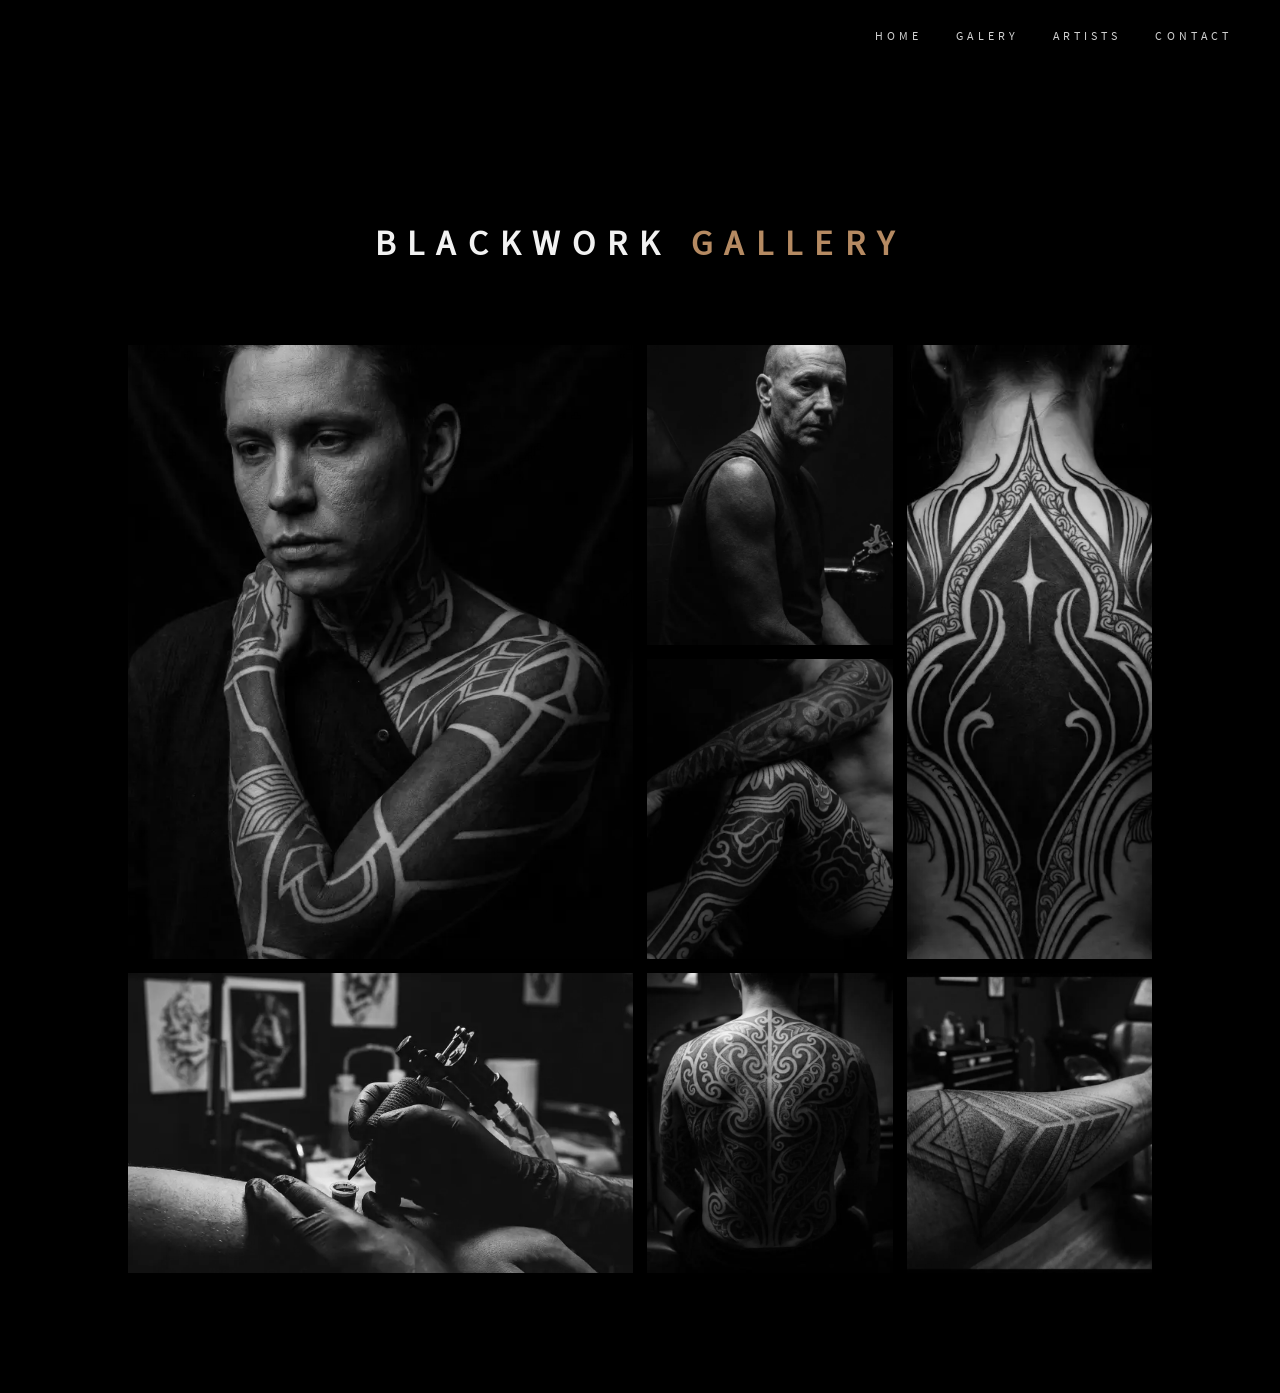
==== galery.html @ f7aa7cd7 "test" ====
<!DOCTYPE html>
<html lang="fr">

<head>

    <meta charset="UTF-8">
    <meta name="viewport" content="width=device-width, initial-scale=1.0">

    <title>Blackcraft Tattoo | Gallery</title>

    <link rel="stylesheet" href="Style.css">

</head>


<body>


    <!-- HEADER -->

    <header class="site-header">

        <nav class="main-nav">

            <a href="index.html">HOME</a>
            <a href="galery.html">GALERY</a>
            <a href="index.html#artists">ARTISTS</a>
            <a href="index.html#contact">CONTACT</a>

        </nav>

    </header>



    <main>



        <section class="gallery-page">

            <h1 class="gallery-title">

                BLACKWORK <span>GALLERY</span>

            </h1>



            <div class="gallery-grid">



                <!-- IMAGE 1 -->

                <div class="gallery-item img-large">

                    <a href="#img1">

                        <img src="images/1galery.webp">

                        <div class="gallery-hover">

                            <h3>BLACK ARM</h3>
                            <p>Sleeve tattoo – blackwork composition</p>

                        </div>

                    </a>

                </div>



                <!-- IMAGE 2 -->

                <div class="gallery-item">

                    <a href="#img2">

                        <img src="images/2galery.webp">

                        <div class="gallery-hover">

                            <h3>BLACKOUT</h3>
                            <p>Solid fill black tattoo</p>

                        </div>

                    </a>

                </div>



                <!-- IMAGE 3 -->

                <div class="gallery-item img-vertical">

                    <a href="#img3">

                        <img src="images/3galery.webp">

                        <div class="gallery-hover">

                            <h3>BACK PIECE</h3>
                            <p>Ornamental black tattoo</p>

                        </div>

                    </a>

                </div>



                <!-- IMAGE 4 -->

                <div class="gallery-item">

                    <a href="#img4">

                        <img src="images/4galery.webp">

                        <div class="gallery-hover">

                            <h3>GEOMETRIC</h3>
                            <p>Graphic blackwork design</p>

                        </div>

                    </a>

                </div>



                <!-- IMAGE 5 -->

                <div class="gallery-item img-horizontal">

                    <a href="#img5">

                        <img src="images/5galery.webp">

                        <div class="gallery-hover">

                            <h3>INK SESSION</h3>
                            <p>Tattoo process inside the studio</p>

                        </div>

                    </a>

                </div>



                <!-- IMAGE 6 -->

                <div class="gallery-item">

                    <a href="#img6">

                        <img src="images/6galery.webp">

                        <div class="gallery-hover">

                            <h3>FULL BACK</h3>
                            <p>Dark ornamental composition</p>

                        </div>

                    </a>

                </div>



                <!-- IMAGE 7 -->

                <div class="gallery-item">

                    <a href="#img7">

                        <img src="images/7galery.webp">

                        <div class="gallery-hover">

                            <h3>GRAPHIC</h3>
                            <p>Modern black tattoo design</p>

                        </div>

                    </a>

                </div>



            </div>

        </section>



        <!-- LIGHTBOX -->

        <div id="img1" class="lightbox">
            <a href="#" class="lightbox-close">×</a>
            <img src="images/1galery.webp">
            <p>Sleeve tattoo – blackwork composition</p>
        </div>

        <div id="img2" class="lightbox">
            <a href="#" class="lightbox-close">×</a>
            <img src="images/2galery.webp">
            <p>Solid fill black tattoo</p>
        </div>

        <div id="img3" class="lightbox">
            <a href="#" class="lightbox-close">×</a>
            <img src="images/3galery.webp">
            <p>Ornamental black tattoo</p>
        </div>

        <div id="img4" class="lightbox">
            <a href="#" class="lightbox-close">×</a>
            <img src="images/4galery.webp">
            <p>Graphic blackwork design</p>
        </div>

        <div id="img5" class="lightbox">
            <a href="#" class="lightbox-close">×</a>
            <img src="images/5galery.webp">
            <p>Tattoo process inside the studio</p>
        </div>

        <div id="img6" class="lightbox">
            <a href="#" class="lightbox-close">×</a>
            <img src="images/6galery.webp">
            <p>Dark ornamental composition</p>
        </div>

        <div id="img7" class="lightbox">
            <a href="#" class="lightbox-close">×</a>
            <img src="images/7galery.webp">
            <p>Modern black tattoo design</p>
        </div>



    </main>


</body>

</html>
---- Style.css ----
/* =================================================
   FONTS
   ================================================= */

@font-face {
    font-family: "SourceSansPro";
    src: url("Font/source-sans-pro.regular.ttf") format("truetype");
    font-weight: 400;
}

@font-face {
    font-family: "SourceSansPro";
    src: url("Font/source-sans-pro.extralight.ttf") format("truetype");
    font-weight: 200;
}



/* =================================================
   RESET GLOBAL
   ================================================= */

* {
    margin: 0;
    padding: 0;
    box-sizing: border-box;
}

html {
    scroll-behavior: smooth;
}

body {

    background: #000;
    color: #f2f2f2;

    font-family: "SourceSansPro", Arial, sans-serif;

    overflow-x: hidden;

}


/* images */

img {
    display: block;
    max-width: 100%;
}

a {
    text-decoration: none;
    color: inherit;
}


/* =================================================
   VARIABLES COULEUR
   ================================================= */

:root {

    --black: #000;
    --white: #f4f1eb;

    --soft-white: rgba(244, 241, 235, 0.78);

    --line: rgba(244, 241, 235, 0.55);

    --gold: #b58a62;

}


/* =================================================
   ANIMATION APPARITION
   ================================================= */

/* classe utilisée dans le HTML */
.fade-up {

    opacity: 0;

    transform: translateY(40px);

    animation: fadeUp 1s ease forwards;

}

/* animation */

@keyframes fadeUp {

    from {
        opacity: 0;
        transform: translateY(40px);
    }

    to {
        opacity: 1;
        transform: translateY(0);
    }

}


/* délais */

.fade-delay-1 {
    animation-delay: 0.2s;
}

.fade-delay-2 {
    animation-delay: 0.4s;
}

.fade-delay-3 {
    animation-delay: 0.6s;
}

.fade-delay-4 {
    animation-delay: 0.8s;
}



/* =================================================
   HEADER
   ================================================= */

.site-header {

    position: absolute;

    top: 0;
    left: 0;

    width: 100%;

    padding: 28px 48px;

    z-index: 30;

}


/* navigation */

.main-nav {

    display: flex;

    justify-content: flex-end;

    gap: 34px;

    letter-spacing: 0.34em;

    font-size: 0.75rem;

    text-transform: uppercase;

}


/* liens */

.main-nav a {

    color: rgba(255, 255, 255, 0.82);

    position: relative;

    transition: 0.3s;

}


/* ligne hover */

.main-nav a::after {

    content: "";

    position: absolute;

    left: 0;
    bottom: -6px;

    width: 0%;
    height: 1px;

    background: var(--gold);

    transition: 0.3s;

}

.main-nav a:hover::after {

    width: 100%;

}

.main-nav a:hover {

    color: var(--gold);

}



/* =================================================
   HERO
   ================================================= */

.hero {

    position: relative;
    width: 100%;

    height: 170vh;

    background-image: url("images/hero.webp");
    background-size: cover;
    background-position: center 20%;


    border: 1px solid rgba(255, 255, 255, 0.12);

    overflow: hidden;

}

/* conteneur image */
.hero-media {
    position: relative;
    width: 100%;
}

/* image hero */
.hero-media img {
    width: 100%;
    height: auto;
    display: block;



}

.hero-media img {

    width: 100%;
    height: auto;
    display: block;

    transform: scale(1.15);

}

/* animation douce */



/* overlay contenant les textes */
.hero-overlay {
    position: absolute;
    inset: 0;
    z-index: 10;
}

/* titre vertical */
.hero-vertical-brand {
    position: absolute;
    left: 80px;
    top: 110px;
    writing-mode: vertical-rl;
    text-orientation: upright;
    letter-spacing: 0.4em;
    font-size: 2.5rem;
    color: rgba(255, 255, 255, 0.18);
}

/* sous titre central */

.hero-center-subtitle {

    position: absolute;

    top: 45%;
    left: 0;
    width: 100%;

    transform: translateY(-50%);

    font-size: 1.2rem;

    letter-spacing: 0.42em;

    color: rgba(255, 255, 255, 0.7);

    text-transform: uppercase;

    text-align: center;

}

/* intro */
.hero-intro {
    position: absolute;
    left: 19%;
    bottom: 20%;
    width: 52%;
}

/* titre */
.hero-intro h1 {
    font-size: 2rem;
    letter-spacing: 0.22em;
    font-weight: 200;
    margin-bottom: 8px;
    text-transform: uppercase;
}

.hero-intro .accent {
    color: var(--gold);
}

/* ligne décorative */
.hero-line {
    width: 100%;
    height: 1px;
    background: var(--line);
    margin-bottom: 28px;
}

/* texte */
.hero-intro p {
    max-width: 760px;
    font-size: 1rem;
    line-height: 1.9;
    color: var(--soft-white);
    margin-bottom: 18px;
}

/* bouton */
.hero-btn {
    display: inline-block;
    margin-top: 14px;
    border: 1px solid rgba(255, 255, 255, 0.2);
    padding: 14px 28px;
    font-size: 0.85rem;
    letter-spacing: 0.2em;
    transition: 0.3s;
}

.hero-btn:hover {
    border-color: var(--gold);
    color: var(--gold);
    transform: translateY(-3px);
}



/* =================================================
   GALERIE
   ================================================= */

.recent-work {

    width: 100%;

    background: #000;

}

.gallery-grid {

    display: grid;

    grid-template-columns: repeat(4, 1fr);

    grid-auto-rows: 300px;

}


/* images */

.gallery-grid img {

    width: 100%;
    height: 100%;

    object-fit: cover;

    filter: grayscale(100%);

    transition: 0.6s ease;

}


/* hover */

.gallery-grid img:hover {

    filter: grayscale(0);

    transform: scale(1.07);

}


/* tailles */

.img-large {
    grid-column: span 2;
    grid-row: span 2;
}

.img-vertical {
    grid-row: span 2;
}

.img-horizontal {
    grid-column: span 2;
}



/* =================================================
   ARTISTS
   ================================================= */

.artists-section {

    padding: 120px 0;

    background: #000;

}


/* titre */

.artists-section h2 {

    text-align: center;

    font-size: 1.8rem;

    letter-spacing: 0.34em;

    color: var(--gold);

    margin-bottom: 50px;

}

.artists-section span {
    color: white;
}


/* wrapper */

.artists-wrapper {

    position: relative;

}

.artists-wrapper img {
    width: 100%;
}


/* panels */

.artist-panel {

    position: absolute;

    width: 27%;

    max-width: 380px;

}

.artist-left {
    left: 8%;
    top: 18%;
}

.artist-right {
    right: 8%;
    top: 50%;
    text-align: right;
}


/* nom */

.artist-panel h3 {

    font-size: 1.4rem;

    letter-spacing: 0.2em;

    margin-bottom: 10px;

}


/* ligne */

.artist-line {

    width: 70%;
    height: 1px;

    background: var(--line);

    margin-bottom: 30px;

}

.artist-right .artist-line {
    margin-left: auto;
}


/* texte */

.artist-panel p {

    font-size: 1rem;

    line-height: 1.8;

    color: var(--soft-white);

    margin-bottom: 30px;

}


/* bouton */

.artist-panel a {

    display: inline-block;

    border: 1px solid rgba(255, 255, 255, 0.25);

    padding: 12px 26px;

    transition: 0.3s;

}

.artist-panel a:hover {

    border-color: var(--gold);

    color: var(--gold);

}



/* =================================================
   SEPARATION
   ================================================= */

.statement {

    padding: 160px 0;

    text-align: center;

}

.statement h2 {

    font-size: 2.6rem;

    letter-spacing: 0.28em;

    margin-bottom: 40px;

}

.statement span {
    color: var(--gold);
}

.statement-line {

    width: 120px;
    height: 1px;

    background: var(--line);

    margin: 0 auto 40px;

}



/* =================================================
   STUDIO
   ================================================= */

.studio {

    position: relative;

    height: 80vh;

    overflow: hidden;

}


/* image */

.studio img {

    position: absolute;
    inset: 0;

    width: 100%;
    height: 100%;

    object-fit: cover;

    transition: transform 2s ease;

}

.studio:hover img {

    transform: scale(1.05);

}


/* panneau texte */

.studio-content {

    position: absolute;

    left: 10%;
    top: 50%;

    transform: translateY(-50%);

    width: 520px;

    padding: 60px;

    /* panneau sombre */

    background: rgba(0, 0, 0, 0.45);

    backdrop-filter: blur(5px);

    border-left: 2px solid var(--gold);

    padding-left: 40px;

    z-index: 3;

}


/* ligne */

.studio-line {

    width: 100%;
    height: 1px;

    background: var(--line);

    margin: 20px 0 24px;

}


/* texte */

.studio-content p {

    font-size: 1rem;

    line-height: 1.8;

    color: var(--soft-white);

    margin-bottom: 20px;

}


/* bouton */

.studio-btn {

    display: inline-block;

    margin-top: 20px;

    padding: 12px 28px;

    border: 1px solid rgba(255, 255, 255, 0.25);

    transition: 0.3s;

}

.studio-btn:hover {

    border-color: var(--gold);

    color: var(--gold);

    transform: translateY(-2px);

}



/* =================================================
   RESEAUX
   ================================================= */

.social {

    padding: 120px 0;

    text-align: center;

}

.social h2 {

    letter-spacing: 0.35em;

    color: var(--gold);

    margin-bottom: 60px;

}

.social span {
    color: white;
}


/* grille */

.social-grid {

    display: grid;

    grid-template-columns: repeat(4, 1fr);

    grid-auto-rows: 160px;

    gap: 10px;

    max-width: 900px;

    margin: 0 auto 60px;

}


.social-grid img {

    height: 160px;

    object-fit: cover;

    filter: grayscale(100%);

    transition: 0.4s;

}

.social-grid img:hover {

    filter: grayscale(0);

    transform: scale(1.06);

}


/* icones */

.social-icons {

    display: flex;

    gap: 22px;

    justify-content: center;

    margin-bottom: 25px;

}

.social-icons a {

    width: 42px;
    height: 42px;

    display: flex;
    align-items: center;
    justify-content: center;

    border: 1px solid rgba(255, 255, 255, 0.2);

    border-radius: 50%;

    font-size: 18px;

    transition: 0.3s;

}

.social-icons a:hover {

    color: var(--gold);

    border-color: var(--gold);

    transform: translateY(-4px) scale(1.1);

}


/* bouton */

.social-btn {

    display: inline-block;

    padding: 12px 30px;

    border: 1px solid rgba(255, 255, 255, 0.2);

    letter-spacing: 0.2em;

    transition: 0.3s;

}

.social-btn:hover {

    border-color: var(--gold);

    color: var(--gold);

}



/* =================================================
   CONTACT
   ================================================= */

.contact {

    padding: 140px 10%;

}


/* grille */

.contact-container {

    display: grid;

    grid-template-columns: 1fr 1fr;

    gap: 80px;

    align-items: center;

}


/* ligne verticale */

.contact-form-block {

    position: relative;

    padding-left: 40px;

}

.contact-form-block::before {

    content: "";

    position: absolute;

    left: 0;
    top: 0;

    width: 2px;
    height: 100%;

    background: var(--gold);

    opacity: 0.6;

}


/* titre */

.contact-form-block h2 {

    letter-spacing: 0.45em;

    color: var(--gold);

    margin-bottom: 50px;

}


/* formulaire */

.contact-form {

    display: flex;

    flex-direction: column;

    gap: 20px;

}


/* champs */

.contact-form input,
.contact-form textarea {

    background: rgba(255, 255, 255, 0.03);

    border: 1px solid rgba(255, 255, 255, 0.15);

    padding: 16px;

    color: white;

    transition: 0.3s;

}

.contact-form input:focus,
.contact-form textarea:focus {

    outline: none;

    border-color: var(--gold);

    background: rgba(255, 255, 255, 0.05);

}


/* bouton */

.contact-form button {

    margin-top: 10px;

    border: 1px solid var(--gold);

    background: transparent;

    color: white;

    padding: 16px;

    letter-spacing: 0.25em;

    cursor: pointer;

    transition: 0.3s;

}

.contact-form button:hover {

    background: var(--gold);

    color: black;

}


/* image */

.contact-image img {

    width: 100%;

    height: 540px;

    object-fit: cover;

    box-shadow: 0 20px 60px rgba(0, 0, 0, 0.6);

}

/* =================================
   SCROLL INDICATOR
================================= */

.scroll-indicator {

    position: absolute;

    left: 50%;
    top: 60%;

    transform: translateX(-50%);

    width: 30px;
    height: 30px;

    z-index: 20;

}

/* flèche */

/* =========================
   SCROLL INDICATOR
========================= */

.scroll-indicator {

    position: absolute;
    left: 50%;
    top: 48%;

    transform: translateX(-50%);

    width: 30px;
    height: 30px;

    z-index: 20;

}

/* flèche */

.scroll-indicator span {

    display: block;

    width: 12px;
    height: 12px;

    border-right: 2px solid white;
    border-bottom: 2px solid white;

    transform: rotate(45deg);

    margin: auto;

    animation: scrollArrow 1.2s ease-in-out infinite;

}


/* animation */

@keyframes scrollArrow {

    0% {
        transform: translateY(0) rotate(45deg);
    }

    50% {
        transform: translateY(10px) rotate(45deg);
    }

    100% {
        transform: translateY(0) rotate(45deg);
    }

}








/* ==================================================================================================
   PAGE GALERY
========================= */

.gallery-page{

padding-top:220px;
padding-bottom:120px;
padding-left:10%;
padding-right:10%;

background:#000;

}
//* =================================================
   PAGE GALERY
   ================================================= */

/* conteneur principal de la page */

.gallery-page{

    padding-top:220px;   /* espace noir sous le menu */
    padding-bottom:120px;

    padding-left:10%;
    padding-right:10%;

    background:#000;

}


/* =================================================
   TITRE PAGE
   ================================================= */

.gallery-title{

    font-size:2.2rem;

    letter-spacing:0.35em;

    margin-bottom:80px;

    text-align:center;

}

/* mot doré */

.gallery-title span{

    color:var(--gold);

}



/* =================================================
   GRID GALERIE
   ================================================= */

.gallery-grid{

    display:grid;

    grid-template-columns:repeat(4,1fr);

    grid-auto-rows:300px;

    gap:14px;

}



/* =================================================
   TAILLES ASYMETRIQUES
   ================================================= */

/* grande image */

.img-large{

    grid-column:span 2;
    grid-row:span 2;

}

/* image verticale */

.img-vertical{

    grid-row:span 2;

}

/* image horizontale */

.img-horizontal{

    grid-column:span 2;

}



/* =================================================
   TEXTE IMAGE
   ================================================= */

.gallery-item{

    position:relative; /* permet de placer le texte dessus */

    overflow:hidden;

}



/* =================================================
   IMAGE
   ================================================= */

.gallery-item img{

    width:100%;
    height:100%;

    object-fit:cover;

    filter:grayscale(100%);

    transition:0.6s;

}



/* =================================================
   SURVOL IMAGE
   ================================================= */

.gallery-item:hover img{

    transform:scale(1.08);

    filter:grayscale(0);

}



/* =================================================
   SURVOL TEXTE
   ================================================= */

.gallery-hover{

    position:absolute;

    top:0;
    left:0;

    width:100%;
    height:100%;

    background:rgba(0,0,0,0.65);

    display:flex;

    flex-direction:column;

    justify-content:center;
    align-items:center;

    text-align:center;

    opacity:0;

    transition:0.4s;

    padding:20px;

}



/* apparition du texte */

.gallery-item:hover .gallery-hover{

    opacity:1;

}



/* =================================================
   TEXTE SUR IMAGE
   ================================================= */

.gallery-hover h3{

    letter-spacing:0.2em;

    margin-bottom:8px;

    color:var(--gold);

}

.gallery-hover p{

    font-size:0.9rem;

    color:rgba(255,255,255,0.85);

}



/* =================================================
LIGHTBOX
================================================= */

.lightbox{

position:fixed;
top:0;
left:0;

width:100%;
height:100%;

background:rgba(0,0,0,0.95);

display:flex;
flex-direction:column;

justify-content:center;
align-items:center;

opacity:0;

pointer-events:none;

transition:0.3s;

z-index:999;

}

.lightbox img{

max-width:85%;
max-height:75vh;

margin-bottom:20px;

}

.lightbox p{

color:white;

}

.lightbox-close{

position:absolute;

top:40px;
right:60px;

font-size:3rem;

color:white;

text-decoration:none;

}

.lightbox:target{

opacity:1;

pointer-events:auto;

}
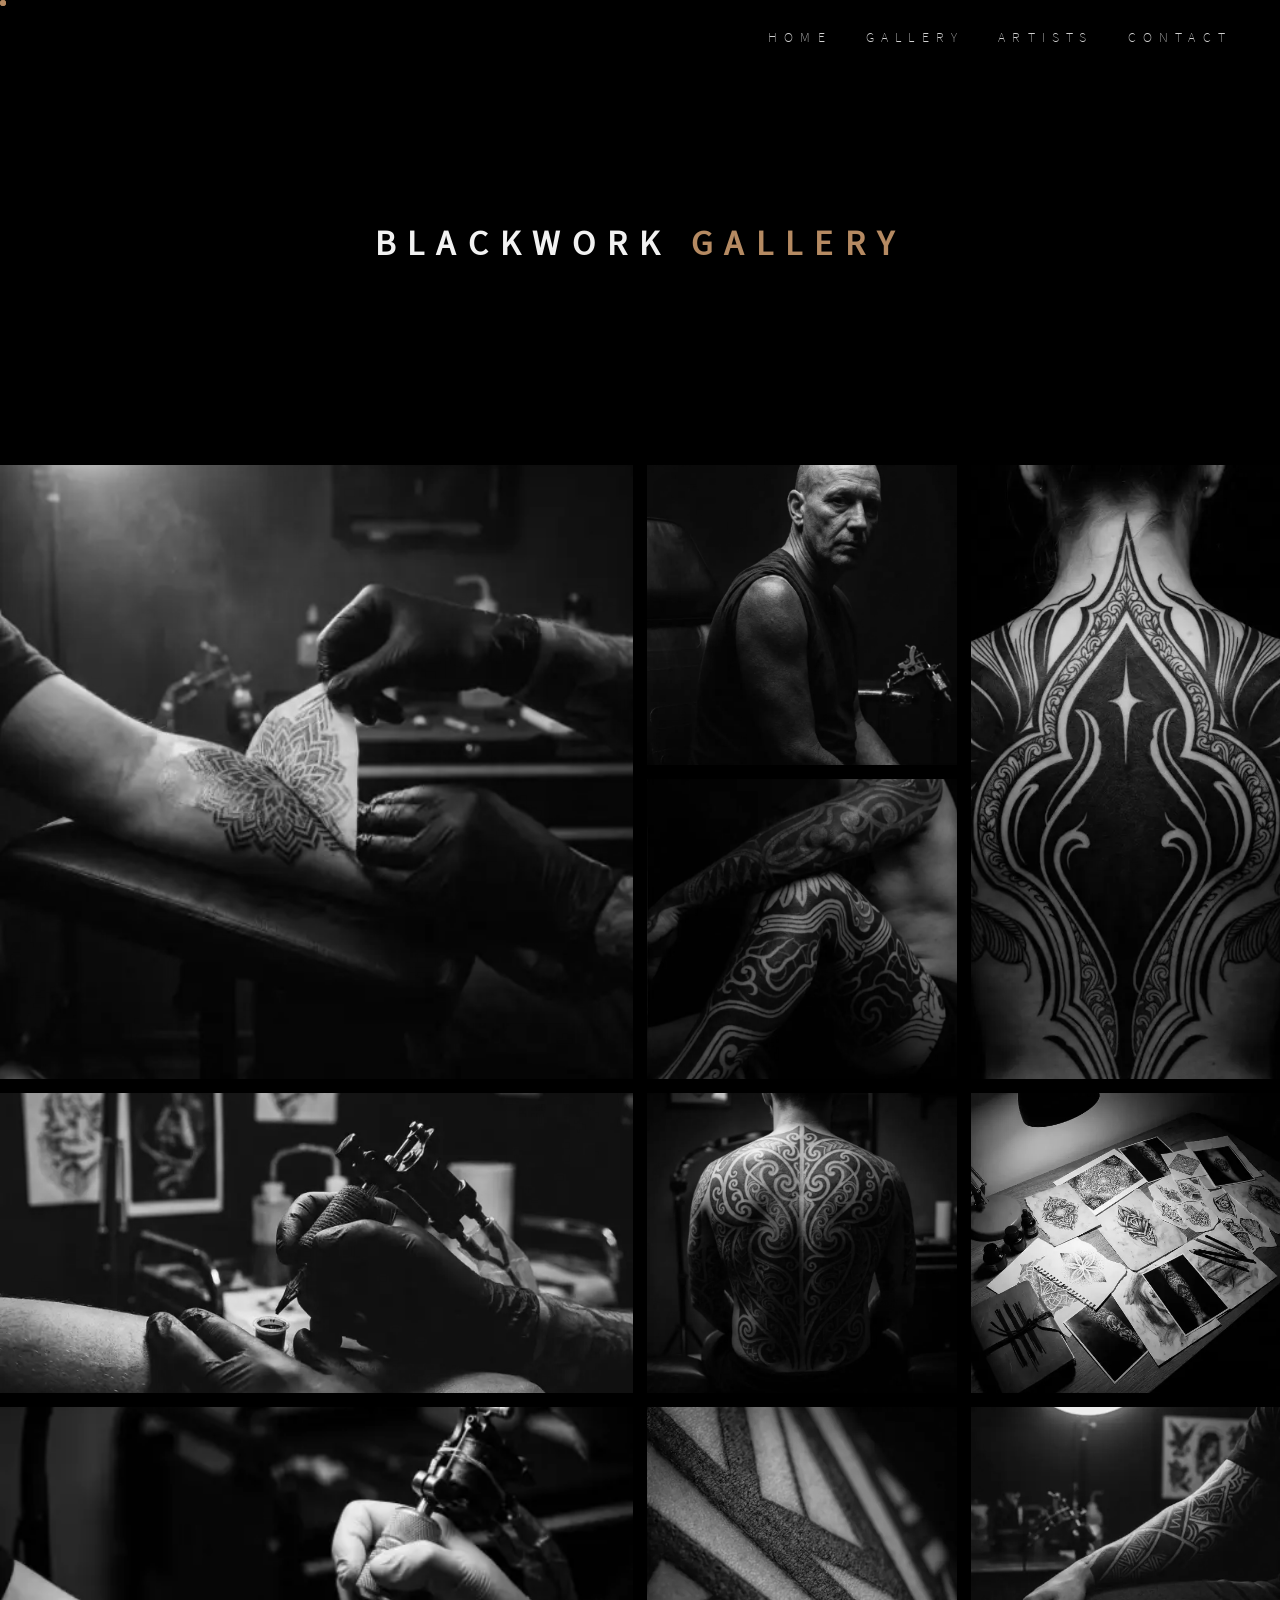
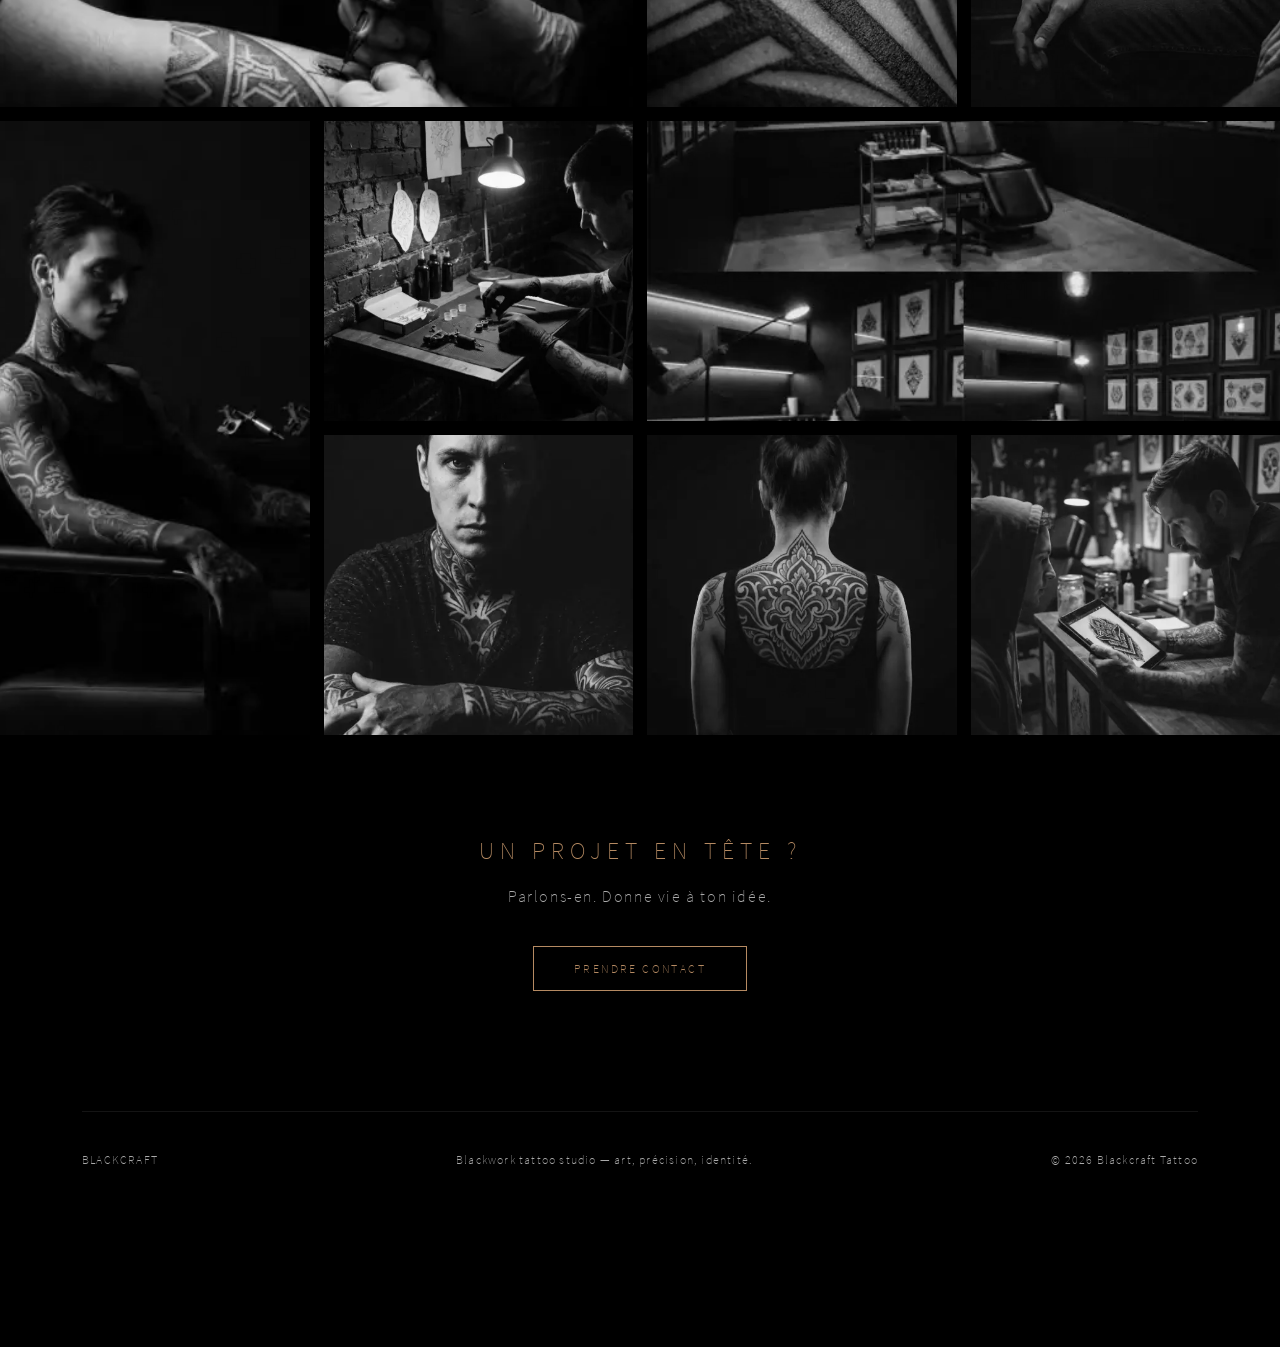
==== commit d019e3c2: "test" ====
--- a/galery.html
+++ b/galery.html
@@ -3,197 +3,225 @@
 
 <head>
 
+    <!-- =========================
+    META
+    ========================= -->
     <meta charset="UTF-8">
     <meta name="viewport" content="width=device-width, initial-scale=1.0">
 
     <title>Blackcraft Tattoo | Gallery</title>
 
+    <!-- CSS -->
     <link rel="stylesheet" href="Style.css">
 
 </head>
 
-
 <body>
-
-
-    <!-- HEADER -->
-
+<div class="page-transition"></div>
+    
+    <!-- =================================================
+    HEADER
+    ================================================= -->
     <header class="site-header">
-
         <nav class="main-nav">
-
             <a href="index.html">HOME</a>
-            <a href="galery.html">GALERY</a>
+            <a href="galery.html">GALLERY</a>
             <a href="index.html#artists">ARTISTS</a>
             <a href="index.html#contact">CONTACT</a>
-
         </nav>
-
     </header>
 
-
-
     <main>
 
-
-
+        <!-- =================================================
+        GALERIE
+        ================================================= -->
         <section class="gallery-page">
 
             <h1 class="gallery-title">
-
                 BLACKWORK <span>GALLERY</span>
-
             </h1>
 
 
-
+            <!-- GRILLE -->
             <div class="gallery-grid">
 
-
-
-                <!-- IMAGE 1 -->
-
+                <!-- ===== IMAGES ===== -->
+
+                <!-- 1 -->
                 <div class="gallery-item img-large">
-
                     <a href="#img1">
-
-                        <img src="images/1galery.webp">
-
-                        <div class="gallery-hover">
-
+                        <img src="images/10galery.webp">
+                        <div class="gallery-hover">
                             <h3>BLACK ARM</h3>
-                            <p>Sleeve tattoo – blackwork composition</p>
-
-                        </div>
-
-                    </a>
-
-                </div>
-
-
-
-                <!-- IMAGE 2 -->
-
-                <div class="gallery-item">
-
+                            <p>Sleeve blackwork</p>
+                        </div>
+                    </a>
+                </div>
+
+                <!-- 2 -->
+                <div class="gallery-item">
                     <a href="#img2">
-
                         <img src="images/2galery.webp">
-
-                        <div class="gallery-hover">
-
+                        <div class="gallery-hover">
                             <h3>BLACKOUT</h3>
-                            <p>Solid fill black tattoo</p>
-
-                        </div>
-
-                    </a>
-
-                </div>
-
-
-
-                <!-- IMAGE 3 -->
-
+                            <p>Solid fill</p>
+                        </div>
+                    </a>
+                </div>
+
+                <!-- 3 -->
                 <div class="gallery-item img-vertical">
-
                     <a href="#img3">
-
                         <img src="images/3galery.webp">
-
-                        <div class="gallery-hover">
-
+                        <div class="gallery-hover">
                             <h3>BACK PIECE</h3>
-                            <p>Ornamental black tattoo</p>
-
-                        </div>
-
-                    </a>
-
-                </div>
-
-
-
-                <!-- IMAGE 4 -->
-
-                <div class="gallery-item">
-
+                            <p>Ornamental</p>
+                        </div>
+                    </a>
+                </div>
+
+                <!-- 4 -->
+                <div class="gallery-item">
                     <a href="#img4">
-
                         <img src="images/4galery.webp">
-
-                        <div class="gallery-hover">
-
+                        <div class="gallery-hover">
                             <h3>GEOMETRIC</h3>
-                            <p>Graphic blackwork design</p>
-
-                        </div>
-
-                    </a>
-
-                </div>
-
-
-
-                <!-- IMAGE 5 -->
-
+                            <p>Graphic design</p>
+                        </div>
+                    </a>
+                </div>
+
+                <!-- 5 -->
                 <div class="gallery-item img-horizontal">
-
                     <a href="#img5">
-
                         <img src="images/5galery.webp">
-
-                        <div class="gallery-hover">
-
+                        <div class="gallery-hover">
                             <h3>INK SESSION</h3>
-                            <p>Tattoo process inside the studio</p>
-
-                        </div>
-
-                    </a>
-
-                </div>
-
-
-
-                <!-- IMAGE 6 -->
-
-                <div class="gallery-item">
-
+                            <p>Studio work</p>
+                        </div>
+                    </a>
+                </div>
+
+                <!-- 6 -->
+                <div class="gallery-item">
                     <a href="#img6">
-
                         <img src="images/6galery.webp">
-
-                        <div class="gallery-hover">
-
+                        <div class="gallery-hover">
                             <h3>FULL BACK</h3>
-                            <p>Dark ornamental composition</p>
-
-                        </div>
-
-                    </a>
-
-                </div>
-
-
-
-                <!-- IMAGE 7 -->
-
-                <div class="gallery-item">
-
+                            <p>Dark composition</p>
+                        </div>
+                    </a>
+                </div>
+
+                <!-- 7 -->
+                <div class="gallery-item">
                     <a href="#img7">
-
-                        <img src="images/7galery.webp">
-
-                        <div class="gallery-hover">
-
+                        <img src="images/13galery.webp">
+                        <div class="gallery-hover">
                             <h3>GRAPHIC</h3>
-                            <p>Modern black tattoo design</p>
-
-                        </div>
-
-                    </a>
-
+                            <p>Modern style</p>
+                        </div>
+                    </a>
+                </div>
+
+                <!-- 8 -->
+                <div class="gallery-item img-horizontal">
+                    <a href="#img8">
+                        <img src="images/1reseaux.webp">
+                        <div class="gallery-hover">
+                            <h3>SESSION</h3>
+                            <p>Studio moment</p>
+                        </div>
+                    </a>
+                </div>
+
+                <!-- 9 -->
+                <div class="gallery-item">
+                    <a href="#img9">
+                        <img src="images/2reseaux.webp">
+                        <div class="gallery-hover">
+                            <h3>CONVENTION</h3>
+                            <p>Live tattoo</p>
+                        </div>
+                    </a>
+                </div>
+
+                <!-- 10 -->
+                <div class="gallery-item">
+                    <a href="#img10">
+                        <img src="images/4reseaux.webp">
+                        <div class="gallery-hover">
+                            <h3>DETAIL</h3>
+                            <p>Fine work</p>
+                        </div>
+                    </a>
+                </div>
+
+                <!-- 11 -->
+                <div class="gallery-item img-vertical">
+                    <a href="#img11">
+                        <img src="images/5reseaux.webp">
+                        <div class="gallery-hover">
+                            <h3>LINEWORK</h3>
+                            <p>Precision lines</p>
+                        </div>
+                    </a>
+                </div>
+
+                <!-- 12 -->
+                <div class="gallery-item">
+                    <a href="#img12">
+                        <img src="images/6reseaux.webp">
+                        <div class="gallery-hover">
+                            <h3>INK FLOW</h3>
+                            <p>Composition</p>
+                        </div>
+                    </a>
+                </div>
+
+                <!-- 13 -->
+                <div class="gallery-item img-horizontal">
+                    <a href="#img13">
+                        <img src="images/7reseaux.webp">
+                        <div class="gallery-hover">
+                            <h3>PROCESS</h3>
+                            <p>In progress</p>
+                        </div>
+                    </a>
+                </div>
+
+                <!-- 14 -->
+                <div class="gallery-item">
+                    <a href="#img14">
+                        <img src="images/8galery.webp">
+                        <div class="gallery-hover">
+                            <h3>BLACK ART</h3>
+                            <p>Full black</p>
+                        </div>
+                    </a>
+                </div>
+
+                <!-- 15 -->
+                <div class="gallery-item">
+                    <a href="#img15">
+                        <img src="images/9galery.webp">
+                        <div class="gallery-hover">
+                            <h3>TATTOO</h3>
+                            <p>Creative piece</p>
+                        </div>
+                    </a>
+                </div>
+
+                <!-- 16 -->
+                <div class="gallery-item">
+                    <a href="#img16">
+                        <img src="images/11galery.webp">
+                        <div class="gallery-hover">
+                            <h3>ART</h3>
+                            <p>Dark style</p>
+                        </div>
+                    </a>
                 </div>
 
 
@@ -202,57 +230,119 @@
 
         </section>
 
-
-
-        <!-- LIGHTBOX -->
-
-        <div id="img1" class="lightbox">
-            <a href="#" class="lightbox-close">×</a>
-            <img src="images/1galery.webp">
-            <p>Sleeve tattoo – blackwork composition</p>
-        </div>
-
-        <div id="img2" class="lightbox">
-            <a href="#" class="lightbox-close">×</a>
-            <img src="images/2galery.webp">
-            <p>Solid fill black tattoo</p>
-        </div>
-
-        <div id="img3" class="lightbox">
-            <a href="#" class="lightbox-close">×</a>
-            <img src="images/3galery.webp">
-            <p>Ornamental black tattoo</p>
-        </div>
-
-        <div id="img4" class="lightbox">
-            <a href="#" class="lightbox-close">×</a>
-            <img src="images/4galery.webp">
-            <p>Graphic blackwork design</p>
-        </div>
-
-        <div id="img5" class="lightbox">
-            <a href="#" class="lightbox-close">×</a>
-            <img src="images/5galery.webp">
-            <p>Tattoo process inside the studio</p>
-        </div>
-
-        <div id="img6" class="lightbox">
-            <a href="#" class="lightbox-close">×</a>
-            <img src="images/6galery.webp">
-            <p>Dark ornamental composition</p>
-        </div>
-
-        <div id="img7" class="lightbox">
-            <a href="#" class="lightbox-close">×</a>
-            <img src="images/7galery.webp">
-            <p>Modern black tattoo design</p>
-        </div>
-
-
+        <!-- =================================================
+        LIGHTBOX (17 images)
+        ================================================= -->
+
+        <!-- animation click ; ouverture plein ecran -->
+        <div id="img1" class="lightbox"><a href="#" class="lightbox-close">×</a><img src="images/10galery.webp">
+            <p>Sleeve blackwork</p>
+        </div>
+        <div id="img2" class="lightbox"><a href="#" class="lightbox-close">×</a><img src="images/2galery.webp">
+            <p>Solid fill</p>
+        </div>
+        <div id="img3" class="lightbox"><a href="#" class="lightbox-close">×</a><img src="images/3galery.webp">
+            <p>Ornamental</p>
+        </div>
+        <div id="img4" class="lightbox"><a href="#" class="lightbox-close">×</a><img src="images/4galery.webp">
+            <p>Graphic design</p>
+        </div>
+        <div id="img5" class="lightbox"><a href="#" class="lightbox-close">×</a><img src="images/5galery.webp">
+            <p>Studio work</p>
+        </div>
+        <div id="img6" class="lightbox"><a href="#" class="lightbox-close">×</a><img src="images/6galery.webp">
+            <p>Dark composition</p>
+        </div>
+        <div id="img7" class="lightbox"><a href="#" class="lightbox-close">×</a><img src="images/13galery.webp">
+            <p>Modern style</p>
+        </div>
+        <div id="img8" class="lightbox"><a href="#" class="lightbox-close">×</a><img src="images/1reseaux.webp">
+            <p>Studio moment</p>
+        </div>
+        <div id="img9" class="lightbox"><a href="#" class="lightbox-close">×</a><img src="images/2reseaux.webp">
+            <p>Live tattoo</p>
+        </div>
+        <div id="img10" class="lightbox"><a href="#" class="lightbox-close">×</a><img src="images/4reseaux.webp">
+            <p>Fine work</p>
+        </div>
+        <div id="img11" class="lightbox"><a href="#" class="lightbox-close">×</a><img src="images/5reseaux.webp">
+            <p>Linework</p>
+        </div>
+        <div id="img12" class="lightbox"><a href="#" class="lightbox-close">×</a><img src="images/6reseaux.webp">
+            <p>Composition</p>
+        </div>
+        <div id="img13" class="lightbox"><a href="#" class="lightbox-close">×</a><img src="images/7reseaux.webp">
+            <p>Process</p>
+        </div>
+        <div id="img14" class="lightbox"><a href="#" class="lightbox-close">×</a><img src="images/8galery.webp">
+            <p>Black art</p>
+        </div>
+        <div id="img15" class="lightbox"><a href="#" class="lightbox-close">×</a><img src="images/9galery.webp">
+            <p>Creative piece</p>
+        </div>
+        <div id="img16" class="lightbox"><a href="#" class="lightbox-close">×</a><img src="images/11galery.webp">
+            <p>Dark style</p>
+        </div>
 
     </main>
 
 
+
+
+
+    <!-- =================================================
+BLOC CONTACT
+================================================= -->
+    <section class="cta">
+
+        <div class="cta-content">
+
+            <h2>
+                UN PROJET EN TÊTE ?
+            </h2>
+
+            <p>
+                Parlons-en. Donne vie à ton idée.
+            </p>
+            <!-- Bouton redirige vers MAIL -->
+            <a href="https://mail.google.com/mail/?view=cm&to=tonemail@gmail.com&subject=Projet tattoo&body=Bonjour, j'aimerais discuter d'un projet..."
+                target="_blank" class="cta-btn">
+                PRENDRE CONTACT
+            </a>
+
+        </div>
+
+
+<!-- =================================================
+FOOTER
+================================================= -->
+<footer class="site-footer">
+
+    <div class="footer-line"></div>
+
+    <div class="footer-content">
+
+        <div class="footer-left">
+            <p class="footer-logo">BLACKCRAFT</p>
+        </div>
+
+        <div class="footer-center">
+            <p>Blackwork tattoo studio — art, précision, identité.</p>
+        </div>
+
+        <div class="footer-right">
+            <p>© 2026 Blackcraft Tattoo</p>
+        </div>
+
+    </div>
+
+</footer>
+    </section> <!-- ferme le bloc CTA -->
+
+<div class="cursor-dot"></div>
+
+<script src="main.js"></script>
+<script src="cursor.js"></script>
 </body>
-
-</html>+</html>
+
--- a/Style.css
+++ b/Style.css
@@ -31,18 +31,16 @@
 }
 
 body {
-
     background: #000;
     color: #f2f2f2;
-
     font-family: "SourceSansPro", Arial, sans-serif;
-
     overflow-x: hidden;
-
-}
-
-
-/* images */
+}
+
+
+/* =================================================
+   IMAGES / LIENS
+   ================================================= */
 
 img {
     display: block;
@@ -56,6 +54,77 @@
 
 
 /* =================================================
+   HEADER / NAVIGATION
+   ================================================= */
+
+.site-header {
+    position: fixed;
+    top: 0;
+    left: 0;
+    width: 100%;
+
+    padding: 28px 48px;
+
+    z-index: 9999;
+
+    background: transparent;
+    /* 👈 IMPORTANT */
+}
+
+.main-nav {
+    display: flex;
+    align-items: center;
+    justify-content: center;
+    gap: 55px;
+}
+
+.main-nav a {
+    color: #f2f2f2;
+    font-size: 0.9rem;
+    font-weight: 200;
+    letter-spacing: 0.45rem;
+    text-transform: uppercase;
+    transition: opacity 0.3s ease;
+}
+
+.main-nav a:hover {
+    opacity: 0.65;
+}
+
+main {
+    padding-top: 80px;
+}
+
+main {
+    min-height: 200vh;
+}
+
+.hero {
+    margin-top: -80px;
+}
+
+/* =========================
+   FIX SCROLL (IMPORTANT)
+========================= */
+
+html,
+body {
+    height: auto !important;
+    overflow-y: auto !important;
+    overflow-x: hidden;
+}
+
+/* =================================================
+   MAIN
+   évite que le contenu passe sous le menu fixe
+   ================================================= */
+
+main {
+    padding-top: 80px;
+}
+
+
+/* =================================================
    VARIABLES COULEUR
    ================================================= */
 
@@ -76,16 +145,15 @@
 /* =================================================
    ANIMATION APPARITION
    ================================================= */
-
-/* classe utilisée dans le HTML */
 .fade-up {
-
     opacity: 0;
-
     transform: translateY(40px);
-
-    animation: fadeUp 1s ease forwards;
-
+    transition: 0.8s ease;
+}
+
+.fade-up.visible {
+    opacity: 1;
+    transform: translateY(0);
 }
 
 /* animation */
@@ -123,26 +191,179 @@
     animation-delay: 0.8s;
 }
 
-
-
-/* =================================================
-   HEADER
-   ================================================= */
-
-.site-header {
-
-    position: absolute;
-
-    top: 0;
-    left: 0;
-
-    width: 100%;
-
-    padding: 28px 48px;
-
-    z-index: 30;
-
-}
+/* ========================================
+   CURSOR INK 
+=========================================== */
+/* acher le curseur normal */
+
+body {
+    cursor: none;
+}
+
+/* point principal */
+.cursor-dot {
+    position: fixed;
+    width: 6px;
+    height: 6px;
+    background: #b58a62;
+    border-radius: 50%;
+    pointer-events: none;
+    z-index: 999999; /* 🔥 IMPORTANT */
+}
+
+/* trainée */
+.cursor-trail {
+    position: fixed;
+    width: 6px;
+    height: 6px;
+    background: rgba(181, 138, 98, 0.15);
+    border-radius: 50%;
+    pointer-events: none;
+    z-index: 999998;
+}
+
+.ink {
+    position: fixed;
+    width: 12px;
+    height: 12px;
+    background: rgba(181, 138, 98, 0.5);
+    border-radius: 50%;
+    pointer-events: none;
+    z-index: 999999;
+    transform: translate(-50%, -50%) scale(1);
+    animation: inkSpread 0.6s ease-out forwards;
+}
+
+@keyframes inkSpread {
+    0% {
+        opacity: 0.6;
+        transform: translate(-50%, -50%) scale(1);
+    }
+
+    100% {
+        opacity: 0;
+        transform: translate(-50%, -50%) scale(12);
+    }
+}
+/* =========================
+ISOLATION BOOTSTRAP
+========================= */
+
+.reviews-bootstrap {
+    width: 80%;
+    margin: 0 auto;
+}
+
+/* annule les effets bootstrap UNIQUEMENT ici */
+
+.reviews-bootstrap .row {
+    margin: 0;
+}
+
+.reviews-bootstrap [class*="col-"] {
+    padding: 20px;
+}
+
+
+/* =========================
+AVIS
+========================= */
+
+.reviews {
+    padding: 120px 0;
+    text-align: center;
+}
+
+.review-card {
+    border: 1px solid rgba(255, 255, 255, 0.1);
+    padding: 40px 30px;
+    height: 100%;
+    transition: 0.3s;
+}
+
+.review-card:hover {
+    border-color: var(--gold);
+    transform: translateY(-6px);
+}
+
+.review-card {
+    background: rgba(255, 255, 255, 0.02);
+    backdrop-filter: blur(4px);
+}
+
+.review-card:hover {
+    box-shadow: 0 0 20px rgba(181, 138, 98, 0.2);
+}
+
+/* =========================
+REVIEWS UPGRADE
+========================= */
+
+.review-card {
+    background: rgba(255, 255, 255, 0.02);
+    border: 1px solid rgba(255, 255, 255, 0.08);
+    padding: 40px 30px;
+    height: 100%;
+    position: relative;
+
+    transition: 0.3s;
+}
+
+/* GUILLEMETS */
+
+.quote {
+    font-size: 3rem;
+    color: var(--gold);
+    margin-bottom: 15px;
+}
+
+/* TEXTE */
+
+.review-card p {
+    color: var(--soft-white);
+    line-height: 1.8;
+    margin-bottom: 30px;
+}
+
+/* USER */
+
+.review-user {
+    display: flex;
+    align-items: center;
+    gap: 12px;
+}
+
+/* AVATAR */
+
+.avatar {
+    width: 36px;
+    height: 36px;
+    border-radius: 50%;
+
+    display: flex;
+    align-items: center;
+    justify-content: center;
+
+    border: 1px solid var(--gold);
+    color: var(--gold);
+    font-size: 0.8rem;
+}
+
+/* NOM */
+
+.review-user span {
+    font-size: 0.8rem;
+    letter-spacing: 0.15em;
+}
+
+/* HOVER */
+
+.review-card:hover {
+    border-color: var(--gold);
+    transform: translateY(-6px);
+    box-shadow: 0 0 25px rgba(181, 138, 98, 0.15);
+}
+
 
 
 /* navigation */
@@ -268,6 +489,22 @@
     position: absolute;
     inset: 0;
     z-index: 10;
+}
+
+.btn {
+    display: inline-block;
+    padding: 12px 30px;
+    border: 1px solid #c59d5f;
+    color: white;
+    text-decoration: none;
+    letter-spacing: 0.2em;
+    font-size: 12px;
+    transition: 0.3s;
+}
+
+.btn:hover {
+    background: #c59d5f;
+    color: black;
 }
 
 /* titre vertical */
@@ -288,7 +525,7 @@
 
     position: absolute;
 
-    top: 45%;
+    top: 55%;
     left: 0;
     width: 100%;
 
@@ -314,7 +551,7 @@
     width: 52%;
 }
 
-/* titre */
+/* titre THE ART OF BLACK */
 .hero-intro h1 {
     font-size: 2rem;
     letter-spacing: 0.22em;
@@ -322,6 +559,10 @@
     margin-bottom: 8px;
     text-transform: uppercase;
 }
+.hero-intro {
+    bottom: 10%;
+}
+
 
 .hero-intro .accent {
     color: var(--gold);
@@ -431,6 +672,270 @@
 
 
 /* =================================================
+AVIS
+================================================= */
+
+.reviews {
+    padding: 160px 0;
+    text-align: center;
+}
+
+/* =========================
+TITRE
+========================= */
+
+.reviews h2 {
+    font-size: 2.2rem;
+    letter-spacing: 0.3em;
+    margin-bottom: 100px;
+}
+
+.reviews h2 span {
+    color: var(--gold);
+}
+
+/* =================================================
+SLIDER
+================================================= */
+
+.reviews-slider {
+    overflow: hidden;
+    width: 100%;
+}
+
+/* TRACK (éléments qui défilent) */
+.reviews-track {
+    display: flex;
+    gap: 50px;
+
+    animation: scrollReviews 25s linear infinite;
+}
+
+/* Pause au hover (effet premium) */
+.reviews-track:hover {
+    animation-play-state: paused;
+}
+
+/* =================================================
+CARDS
+================================================= */
+
+.review-card {
+    min-width: 350px;
+
+    background: rgba(255, 255, 255, 0.02);
+    border: 1px solid rgba(255, 255, 255, 0.08);
+
+    padding: 50px 40px;
+    text-align: left;
+
+    transition: 0.3s;
+}
+
+/* Hover */
+.review-card:hover {
+    border-color: var(--gold);
+    transform: translateY(-6px);
+    box-shadow: 0 0 25px rgba(181, 138, 98, 0.15);
+}
+
+/* =========================
+QUOTE ICON
+========================= */
+
+.quote {
+    color: var(--gold);
+    font-size: 2rem;
+    margin-bottom: 20px;
+}
+
+/* =========================
+TEXTE
+========================= */
+
+.review-card p {
+    color: var(--soft-white);
+    line-height: 1.8;
+    margin-bottom: 30px;
+}
+
+/* =================================================
+USER
+================================================= */
+
+.review-user {
+    display: flex;
+    align-items: center;
+    gap: 12px;
+}
+
+/* Avatar */
+.avatar {
+    width: 36px;
+    height: 36px;
+
+    border-radius: 50%;
+    border: 1px solid var(--gold);
+
+    display: flex;
+    align-items: center;
+    justify-content: center;
+
+    color: var(--gold);
+    font-size: 0.8rem;
+}
+
+/* Nom */
+.review-user span {
+    font-size: 0.8rem;
+    letter-spacing: 0.15em;
+}
+
+/* =================================================
+ANIMATION
+================================================= */
+
+@keyframes scrollReviews {
+    0% {
+        transform: translateX(0);
+    }
+
+    100% {
+        transform: translateX(-50%);
+    }
+}
+
+/* =================================================
+RESPONSIVE
+================================================= */
+
+@media (max-width: 768px) {
+
+    .reviews {
+        padding: 100px 20px;
+    }
+
+    .reviews h2 {
+        font-size: 1.6rem;
+        margin-bottom: 60px;
+    }
+
+    .reviews-track {
+        gap: 30px;
+        animation: scrollReviews 40s linear infinite;
+    }
+
+    .review-card {
+        min-width: 280px;
+        padding: 40px 25px;
+    }
+
+}
+
+/* =========================
+BOOTSTRAP FIX LOCAL
+========================= */
+
+.reviews-bootstrap .row {
+    display: flex;
+    gap: 30px;
+}
+
+.reviews-bootstrap .col-md-4 {
+    flex: 1;
+}
+
+/* =========================
+CARD
+========================= */
+
+.review-card {
+    background: rgba(255, 255, 255, 0.02);
+    border: 1px solid rgba(255, 255, 255, 0.08);
+    padding: 40px 30px;
+    height: 100%;
+    transition: 0.3s;
+    text-align: left;
+}
+
+.quote {
+    color: var(--gold);
+    font-size: 2rem;
+    margin-bottom: 20px;
+}
+
+.review-card p {
+    color: var(--soft-white);
+    line-height: 1.8;
+    margin-bottom: 30px;
+}
+
+/* =========================
+USER
+========================= */
+
+.review-user {
+    display: flex;
+    align-items: center;
+    gap: 12px;
+}
+
+.avatar {
+    width: 36px;
+    height: 36px;
+    border-radius: 50%;
+    border: 1px solid var(--gold);
+    display: flex;
+    align-items: center;
+    justify-content: center;
+    color: var(--gold);
+    font-size: 0.8rem;
+}
+
+.review-user span {
+    font-size: 0.8rem;
+    letter-spacing: 0.15em;
+}
+
+/* =========================
+HOVER
+========================= */
+
+.review-card:hover {
+    border-color: var(--gold);
+    transform: translateY(-5px);
+    box-shadow: 0 0 25px rgba(181, 138, 98, 0.15);
+}
+
+/* =========================
+MOBILE
+========================= */
+
+@media (max-width: 768px) {
+    .reviews-bootstrap .row {
+        flex-direction: column;
+    }
+}
+
+/* =========================
+UNIFORMISER LES CARDS
+========================= */
+
+.review-card {
+    min-width: 350px;
+    height: 260px;
+    /* hauteur fixe */
+
+    display: flex;
+    flex-direction: column;
+    justify-content: space-between;
+}
+
+
+
+
+
+/* ================================================================
    ARTISTS
    ================================================= */
 
@@ -547,18 +1052,22 @@
 }
 
 
-/* bouton */
-
-.artist-panel a {
-
-    display: inline-block;
-
-    border: 1px solid rgba(255, 255, 255, 0.25);
-
-    padding: 12px 26px;
-
-    transition: 0.3s;
-
+.artist-panel {
+    display: block;
+    text-decoration: none;
+    color: inherit;
+    cursor: pointer;
+    transition: transform 0.3s ease, opacity 0.3s ease;
+}
+
+.artist-panel:hover {
+    transform: scale(1.03);
+}
+
+.artist-panel:hover h3,
+.artist-panel:hover h4,
+.artist-panel:hover p {
+    opacity: 0.9;
 }
 
 .artist-panel a:hover {
@@ -577,7 +1086,7 @@
 
 .statement {
 
-    padding: 160px 0;
+    padding: 200px 0 300px;
 
     text-align: center;
 
@@ -614,6 +1123,10 @@
    STUDIO
    ================================================= */
 
+   #contact {
+    scroll-margin-top: 120px;
+}
+
 .studio {
 
     position: relative;
@@ -799,6 +1312,18 @@
 
     transform: scale(1.06);
 
+}
+
+/* espaces # et icones */
+
+.social-handle {
+    margin-bottom: 25px;
+    /* espace entre @ et les icônes */
+    display: block;
+}
+
+.social-icons {
+    margin-top: 10px;
 }
 
 
@@ -873,6 +1398,70 @@
 
 
 /* =================================================
+TRANSITION IMAGE
+================================================= */
+
+.interlude {
+    position: relative;
+    width: 100%;
+    height: 100vh;
+    overflow: hidden;
+}
+
+/* image */
+
+.interlude img {
+    position: absolute;
+    inset: 0;
+
+    width: 100%;
+    height: 100%;
+
+    object-fit: cover;
+
+    filter: brightness(0.75);
+}
+
+/* overlay sombre subtil */
+
+.interlude-overlay {
+    position: absolute;
+    inset: 0;
+    background: linear-gradient(
+        to bottom,
+        rgba(0,0,0,0.4),
+        rgba(0,0,0,0.7)
+    );
+}
+
+/* contenu */
+
+.interlude-content {
+    position: absolute;
+    bottom: 20%;
+    left: 50%;
+
+    transform: translateX(-50%);
+
+    text-align: center;
+}
+
+/* texte */
+
+.interlude-content p {
+    font-size: 1.4rem;
+    letter-spacing: 0.35em;
+    color: white;
+    font-weight: 200;
+}
+
+.interlude-content span {
+    color: var(--gold);
+}
+
+
+
+/* =================================================
    CONTACT
    ================================================= */
 
@@ -1028,7 +1617,7 @@
 }
 
 /* =================================
-   SCROLL INDICATOR
+   FLECHE
 ================================= */
 
 .scroll-indicator {
@@ -1057,7 +1646,7 @@
 
     position: absolute;
     left: 50%;
-    top: 48%;
+    top: 60%;
 
     transform: translateX(-50%);
 
@@ -1114,61 +1703,86 @@
 
 
 
-/* ==================================================================================================
-   PAGE GALERY
-========================= */
-
-.gallery-page{
-
-padding-top:220px;
-padding-bottom:120px;
-padding-left:10%;
-padding-right:10%;
-
-background:#000;
-
-}
-//* =================================================
-   PAGE GALERY
-   ================================================= */
-
-/* conteneur principal de la page */
-
-.gallery-page{
-
-    padding-top:220px;   /* espace noir sous le menu */
-    padding-bottom:120px;
-
-    padding-left:10%;
-    padding-right:10%;
-
-    background:#000;
-
-}
-
+/* =================================================
+   PAGE GALERY - HOVER PREMIUM
+================================================= */
+
+/* conteneur image */
+.gallery-item {
+    position: relative;
+    overflow: hidden;
+}
+
+/* image */
+.gallery-item img {
+    position: relative;
+    z-index: 1;
+}
+
+/* overlay sombre */
+.gallery-item::after {
+    content: "";
+    position: absolute;
+    inset: 0;
+
+    background: radial-gradient(circle, rgba(0, 0, 0, 0.1), rgba(0, 0, 0, 0.8));
+
+    opacity: 0;
+    transition: 0.4s;
+
+    z-index: 2;
+}
+
+/* apparition */
+.gallery-item:hover::after {
+    opacity: 1;
+}
+
+/* texte au-dessus */
+.gallery-hover {
+    z-index: 3;
+}
 
 /* =================================================
    TITRE PAGE
    ================================================= */
 
-.gallery-title{
-
-    font-size:2.2rem;
-
-    letter-spacing:0.35em;
-
-    margin-bottom:80px;
-
-    text-align:center;
+.gallery-title {
+
+    font-size: 2.2rem;
+
+    letter-spacing: 0.35em;
+
+    margin-bottom: 80px;
+
+    text-align: center;
 
 }
 
 /* mot doré */
 
-.gallery-title span{
-
-    color:var(--gold);
-
+.gallery-title span {
+
+    color: var(--gold);
+
+}
+
+/* ANIMATION TITRE */
+
+.gallery-title {
+    opacity: 0;
+    transform: translateY(20px);
+
+    animation: fadeUp 1.2s ease forwards;
+}
+
+/* KEYFRAMES */
+
+@keyframes fadeUp {
+    to {
+        opacity: 1;
+        transform: translateY(0);
+    }
 }
 
 
@@ -1177,15 +1791,20 @@
    GRID GALERIE
    ================================================= */
 
-.gallery-grid{
-
-    display:grid;
-
-    grid-template-columns:repeat(4,1fr);
-
-    grid-auto-rows:300px;
-
-    gap:14px;
+.gallery-grid {
+    margin-top: 200px;
+    /* espace sous le titre */
+}
+
+.gallery-grid {
+
+    display: grid;
+
+    grid-template-columns: repeat(4, 1fr);
+
+    grid-auto-rows: 300px;
+
+    gap: 14px;
 
 }
 
@@ -1197,26 +1816,26 @@
 
 /* grande image */
 
-.img-large{
-
-    grid-column:span 2;
-    grid-row:span 2;
+.img-large {
+
+    grid-column: span 2;
+    grid-row: span 2;
 
 }
 
 /* image verticale */
 
-.img-vertical{
-
-    grid-row:span 2;
+.img-vertical {
+
+    grid-row: span 2;
 
 }
 
 /* image horizontale */
 
-.img-horizontal{
-
-    grid-column:span 2;
+.img-horizontal {
+
+    grid-column: span 2;
 
 }
 
@@ -1226,11 +1845,12 @@
    TEXTE IMAGE
    ================================================= */
 
-.gallery-item{
-
-    position:relative; /* permet de placer le texte dessus */
-
-    overflow:hidden;
+.gallery-item {
+
+    position: relative;
+    /* permet de placer le texte dessus */
+
+    overflow: hidden;
 
 }
 
@@ -1240,16 +1860,16 @@
    IMAGE
    ================================================= */
 
-.gallery-item img{
-
-    width:100%;
-    height:100%;
-
-    object-fit:cover;
-
-    filter:grayscale(100%);
-
-    transition:0.6s;
+.gallery-item img {
+
+    width: 100%;
+    height: 100%;
+
+    object-fit: cover;
+
+    filter: grayscale(100%);
+
+    transition: 0.6s;
 
 }
 
@@ -1259,11 +1879,11 @@
    SURVOL IMAGE
    ================================================= */
 
-.gallery-item:hover img{
-
-    transform:scale(1.08);
-
-    filter:grayscale(0);
+.gallery-item:hover img {
+
+    transform: scale(1.08);
+
+    filter: grayscale(0);
 
 }
 
@@ -1273,32 +1893,32 @@
    SURVOL TEXTE
    ================================================= */
 
-.gallery-hover{
-
-    position:absolute;
-
-    top:0;
-    left:0;
-
-    width:100%;
-    height:100%;
-
-    background:rgba(0,0,0,0.65);
-
-    display:flex;
-
-    flex-direction:column;
-
-    justify-content:center;
-    align-items:center;
-
-    text-align:center;
-
-    opacity:0;
-
-    transition:0.4s;
-
-    padding:20px;
+.gallery-hover {
+
+    position: absolute;
+
+    top: 0;
+    left: 0;
+
+    width: 100%;
+    height: 100%;
+
+    background: rgba(0, 0, 0, 0.65);
+
+    display: flex;
+
+    flex-direction: column;
+
+    justify-content: center;
+    align-items: center;
+
+    text-align: center;
+
+    opacity: 0;
+
+    transition: 0.4s;
+
+    padding: 20px;
 
 }
 
@@ -1306,9 +1926,9 @@
 
 /* apparition du texte */
 
-.gallery-item:hover .gallery-hover{
-
-    opacity:1;
+.gallery-item:hover .gallery-hover {
+
+    opacity: 1;
 
 }
 
@@ -1318,21 +1938,21 @@
    TEXTE SUR IMAGE
    ================================================= */
 
-.gallery-hover h3{
-
-    letter-spacing:0.2em;
-
-    margin-bottom:8px;
-
-    color:var(--gold);
-
-}
-
-.gallery-hover p{
-
-    font-size:0.9rem;
-
-    color:rgba(255,255,255,0.85);
+.gallery-hover h3 {
+
+    letter-spacing: 0.2em;
+
+    margin-bottom: 8px;
+
+    color: var(--gold);
+
+}
+
+.gallery-hover p {
+
+    font-size: 0.9rem;
+
+    color: rgba(255, 255, 255, 0.85);
 
 }
 
@@ -1342,67 +1962,495 @@
 LIGHTBOX
 ================================================= */
 
-.lightbox{
-
-position:fixed;
-top:0;
-left:0;
-
-width:100%;
-height:100%;
-
-background:rgba(0,0,0,0.95);
-
-display:flex;
-flex-direction:column;
-
-justify-content:center;
-align-items:center;
-
-opacity:0;
-
-pointer-events:none;
-
-transition:0.3s;
-
-z-index:999;
-
-}
-
-.lightbox img{
-
-max-width:85%;
-max-height:75vh;
-
-margin-bottom:20px;
-
-}
-
-.lightbox p{
-
-color:white;
-
-}
-
-.lightbox-close{
-
-position:absolute;
-
-top:40px;
-right:60px;
-
-font-size:3rem;
-
-color:white;
-
-text-decoration:none;
-
-}
-
-.lightbox:target{
-
-opacity:1;
-
-pointer-events:auto;
+.lightbox {
+
+    position: fixed;
+    top: 0;
+    left: 0;
+
+    width: 100%;
+    height: 100%;
+
+    background: rgba(0, 0, 0, 0.95);
+
+    display: flex;
+    flex-direction: column;
+
+    justify-content: center;
+    align-items: center;
+
+    opacity: 0;
+
+    pointer-events: none;
+
+    transition: 0.3s;
+
+    z-index: 999;
+
+}
+
+.lightbox img {
+
+    max-width: 85%;
+    max-height: 75vh;
+
+    margin-bottom: 20px;
+
+}
+
+.lightbox p {
+
+    color: white;
+
+}
+
+.lightbox-close {
+
+    position: absolute;
+
+    top: 40px;
+    right: 60px;
+
+    font-size: 3rem;
+
+    color: white;
+
+    text-decoration: none;
+
+}
+
+.lightbox:target {
+
+    opacity: 1;
+
+    pointer-events: auto;
+
+}
+
+/* =================================================
+CONTACT galery
+================================================= */
+.cta h2 {
+    font-weight: 200;
+    letter-spacing: 0.25em;
+}
+
+.cta p {
+    font-weight: 200;
+    letter-spacing: 0.1em;
+}
+
+.cta-btn {
+    font-weight: 300;
+    letter-spacing: 0.2em;
+}
+
+.cta {
+    padding: 100px 20px;
+    text-align: center;
+    background: #000;
+}
+
+.cta-content {
+    max-width: 600px;
+    margin: 0 auto;
+}
+
+.cta h2 {
+    color: var(--gold);
+    letter-spacing: 0.25em;
+    margin-bottom: 20px;
+}
+
+.cta p {
+    color: #aaa;
+    margin-bottom: 40px;
+}
+
+/* BOUTON CTA */
+
+.cta-btn {
+    display: inline-block;
+    padding: 14px 40px;
+
+    border: 1px solid var(--gold);
+    color: var(--gold);
+
+    text-decoration: none;
+    letter-spacing: 0.2em;
+    font-size: 12px;
+
+    transition: all 0.3s ease;
+}
+
+/* HOVER */
+
+.cta-btn:hover {
+    background: var(--gold);
+    color: #000;
+}
+
+/* =================================================
+FOOTER 
+================================================= */
+
+.footer {
+    background: #000;
+    margin-top: 200px;
+    /* espace avec le bloc au-dessus */
+    padding: 40px 20px;
+    border-top: 1px solid rgba(255, 255, 255, 0.05);
+}
+
+/* conteneur centré */
+.footer-inline {
+    display: flex;
+    justify-content: center;
+}
+
+/* texte */
+.footer-text {
+    color: #777;
+    font-size: 12px;
+    letter-spacing: 0.15em;
+    line-height: 1;
+    /* évite les décalages */
+    text-align: center;
+}
+
+body h1 {
+    margin-top: 140px
+}
+
+
+/* =========================================================================================================
+   PAGE ARTISTS
+========================================================================================================= */
+
+
+.artists-container {
+    display: grid;
+    grid-template-columns: repeat(2, 1fr);
+    gap: 80px;
+    width: 90%;
+    margin: 0 auto;
+}
+
+/* carte artiste */
+
+.artist {
+    text-align: center;
+}
+
+/* image */
+
+.artist img {
+    width: 100%;
+    height: auto;
+    margin-bottom: 20px;
+}
+
+/* nom */
+
+.artist h2 {
+    color: #fff;
+    letter-spacing: 0.25em;
+    font-weight: 300;
+    margin-bottom: 10px;
+}
+
+/* style */
+
+.artist h3 {
+    color: var(--gold);
+    font-weight: 200;
+    letter-spacing: 0.15em;
+    margin-bottom: 20px;
+}
+
+/* description */
+
+.artist p {
+    color: #aaa;
+    font-size: 14px;
+    line-height: 1.6;
+}
+
+.artists-hero {
+    background: #000;
+    text-align: center;
+    padding: 280px 20px 40px;
+}
+
+.artists-hero h1 {
+    margin: 0;
+    color: #fff;
+    letter-spacing: 0.3em;
+    font-weight: 200;
+    line-height: 1.1;
+}
+
+.artists-hero span {
+    color: var(--gold);
+}
+
+@media (max-width: 768px) {
+
+    /* RESPONSIVE */
+.artists-container {
+        grid-template-columns: 1fr;
+        gap: 60px;
+    }
+}
+
+.artist p {
+    color: #aaa;
+    font-size: 14px;
+    line-height: 1.6;
+
+    max-width: 500px;
+    margin: 0 auto;
+}
+
+/* =================================================
+TITLE
+================================================= */
+
+.artists-title {
+    text-align: center;
+    color: white;
+    letter-spacing: 0.3em;
+    font-weight: 200;
+    margin: 120px 0 80px;
+}
+
+.artists-title span {
+    color: var(--gold);
+}
+/* =================================================
+DUO SECTION
+================================================= */
+
+.artists-duo {
+    position: relative;
+    height: 100vh;
+    background: url("images/duo.webp") center/cover no-repeat;
+    display: flex;
+    align-items: center;
+    justify-content: center;
+}
+.artists-duo {
+    margin-top: 300px;
+}
+
+/* overlay sombre */
+
+.duo-overlay {
+    position: absolute;
+    inset: 0;
+    background: rgba(0,0,0,0.6);
+}
+
+/* texte au centre */
+
+.duo-content {
+    position: relative;
+    z-index: 2;
+    text-align: center;
+    max-width: 800px;
+    padding: 0 20px;
+}
+
+.duo-content p {
+    color: white;
+    font-size: 25px;
+    letter-spacing: 0.2em;
+    font-weight: 200;
+}
+
+/* =================================================
+BOOK TATTOO
+================================================= */
+
+.artists-cta {
+    text-align: center;
+    padding: 200px 20px 100px;
+    background: black;
+    margin-bottom: 150px;
+}
+
+.artists-cta h2 {
+    color: white;
+    letter-spacing: 0.3em;
+    font-weight: 200;
+    margin-bottom: 40px;
+}
+
+.artists-cta span {
+    color: var(--gold);
+}
+
+/* bouton */
+
+.cta-button {
+    display: inline-block;
+    color: white;
+    text-decoration: none;
+    letter-spacing: 0.2em;
+    padding: 12px 30px;
+    border: 1px solid var(--gold);
+    transition: 0.3s ease;
+}
+
+.cta-button:hover {
+    background: var(--gold);
+    color: black;
+}
+
+/* =================================================
+FOOTER
+================================================= */
+
+.site-footer {
+    margin-top: 120px;
+    /* espace avec le bloc du dessus */
+    padding-bottom: 40px;
+}
+
+/* ligne fine au dessus */
+
+.footer-line {
+    width: 90%;
+    height: 1px;
+    background: rgba(255, 255, 255, 0.08);
+    margin: 0 auto 40px;
+}
+
+/* contenu */
+
+.footer-content {
+    display: flex;
+    justify-content: space-between;
+    align-items: center;
+    width: 90%;
+    margin: 0 auto;
+
+    color: #777;
+    font-size: 12px;
+    letter-spacing: 0.15em;
+}
+
+/* logo */
+
+.footer-logo {
+    color: var(--gold);
+    letter-spacing: 0.3em;
+}
+
+/* responsive */
+
+@media (max-width: 768px) {
+    .footer-content {
+        flex-direction: column;
+        gap: 15px;
+        text-align: center;
+    }
+}
+
+
+/* =========================
+   PAGE TRANSITION CLEAN
+========================= */
+
+.page-transition {
+    position: fixed;
+    inset: 0;
+    background: black;
+    z-index: 99999;
+
+    opacity: 0;
+    pointer-events: none;
+
+    transition: opacity 0.4s ease;
+}
+
+.page-transition.active {
+    opacity: 1;
+}
+
+
+
+
+
+
+
+
+
+
+/* =================================================
+RESPONSIVE GLOBAL (AJOUT)
+================================================= */
+
+/* TABLETTE */
+@media (max-width: 1024px) {
+
+    .gallery-grid {
+        grid-template-columns: repeat(2, 1fr);
+    }
+
+    .artists-wrapper {
+        flex-direction: column;
+    }
+
+}
+
+/* MOBILE */
+@media (max-width: 768px) {
+
+    /* NAV */
+    .main-nav {
+        flex-direction: column;
+        align-items: center;
+    }
+
+    /* HERO */
+    .hero-intro {
+        padding: 0 20px;
+        text-align: center;
+    }
+
+    .hero-intro h1 {
+        font-size: 2rem;
+    }
+
+    /* GALLERY */
+    .gallery-grid {
+        grid-template-columns: 1fr;
+    }
+
+    /* ARTISTS */
+    .artist-panel {
+        position: relative;
+        width: 100%;
+        padding: 30px 20px;
+    }
+
+    /* CONTACT */
+    .contact-container {
+        flex-direction: column;
+    }
+
+}
+
+/* PETITS ÉCRANS */
+@media (max-width: 480px) {
+
+    h1 {
+        font-size: 1.6rem;
+    }
+
+    h2 {
+        font-size: 1.3rem;
+    }
 
 }
